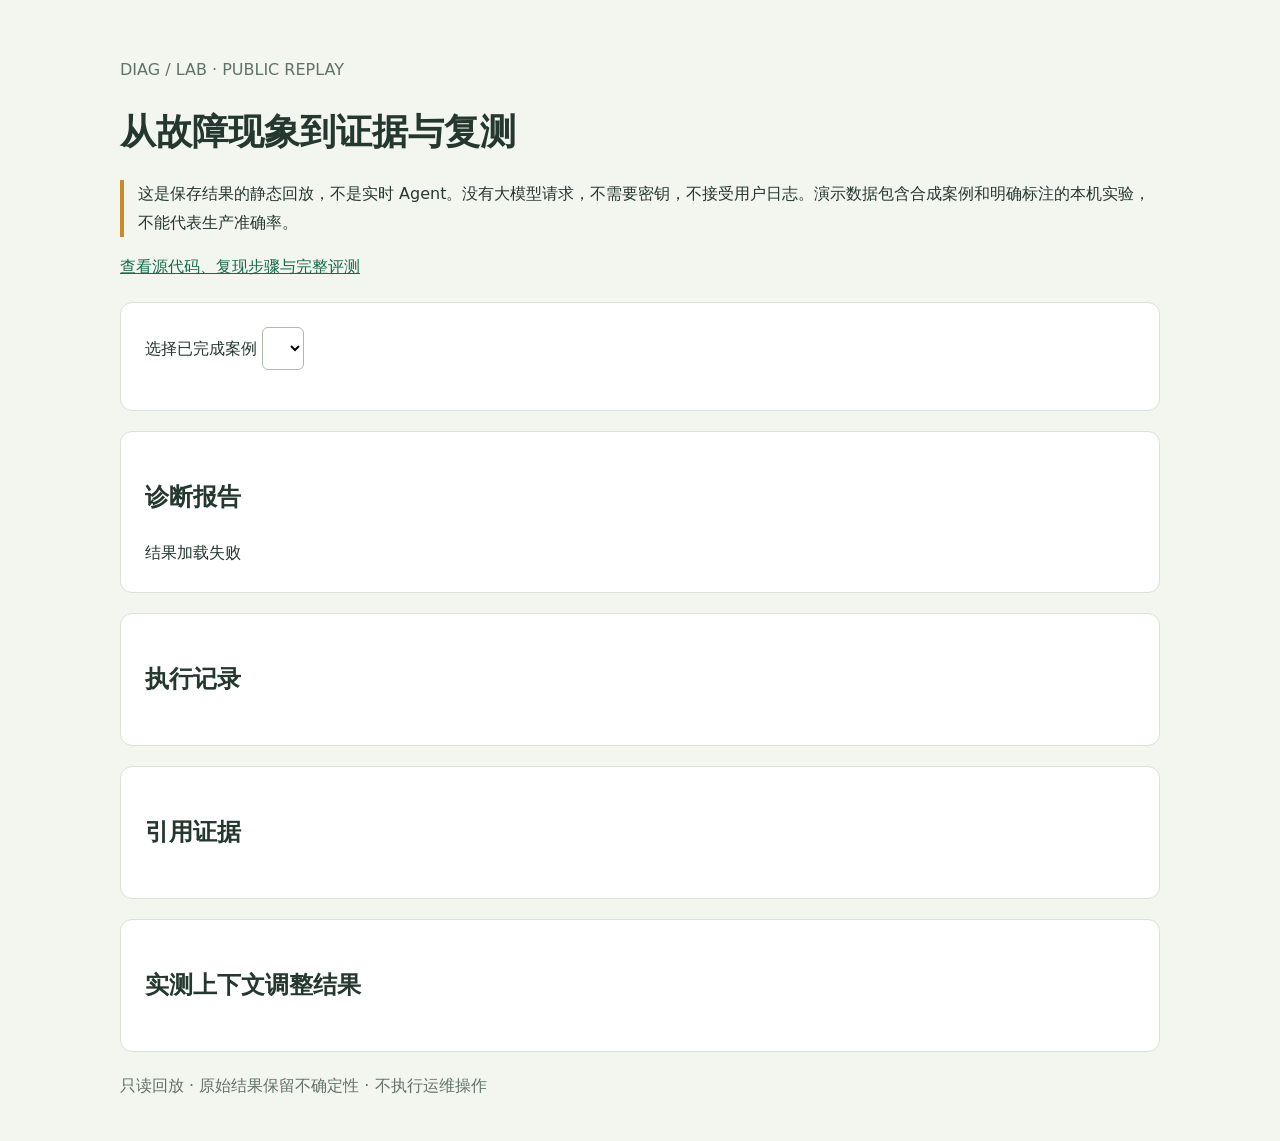
==== demo/index.html @ b97e3dd1 "Publish verified diagnosis platform snapshot" ====
<!doctype html>
<html lang="zh-CN"><head><meta charset="utf-8"><meta name="viewport" content="width=device-width,initial-scale=1"><title>诊断平台 · 实验回放</title>
<style>body{font:16px/1.8 system-ui,sans-serif;color:#24382f;background:#f3f5ef;margin:0}main{max-width:1040px;margin:auto;padding:40px 24px}h1{font-size:36px;line-height:1.3}section{background:white;border:1px solid #d9e0d4;border-radius:12px;padding:24px;margin:20px 0}a{color:#176b4b}button,select{font:inherit;padding:10px;border:1px solid #afbaae;border-radius:6px;background:white}pre{white-space:pre-wrap;overflow-wrap:anywhere;background:#f3f5ef;padding:14px}details{margin:10px 0}.notice{border-left:4px solid #cb8a28;padding-left:14px}.muted{color:#607368}</style></head>
<body><main><p class="muted">DIAG / LAB · PUBLIC REPLAY</p><h1>从故障现象到证据与复测</h1>
<p class="notice">这是保存结果的静态回放，不是实时 Agent。没有大模型请求，不需要密钥，不接受用户日志。演示数据包含合成案例和明确标注的本机实验，不能代表生产准确率。</p>
<a href="https://github.com/lzj-23/llm-agent-diagnosis-platform">查看源代码、复现步骤与完整评测</a>
<section><label for="case">选择已完成案例 </label><select id="case"></select><p id="kind"></p></section>
<section><h2>诊断报告</h2><div id="report">正在载入…</div></section>
<section><h2>执行记录</h2><div id="trace"></div></section>
<section><h2>引用证据</h2><div id="evidence"></div></section>
<section><h2>实测上下文调整结果</h2><div id="retest"></div></section>
<footer class="muted">只读回放 · 原始结果保留不确定性 · 不执行运维操作</footer></main><script src="app.js"></script></body></html>
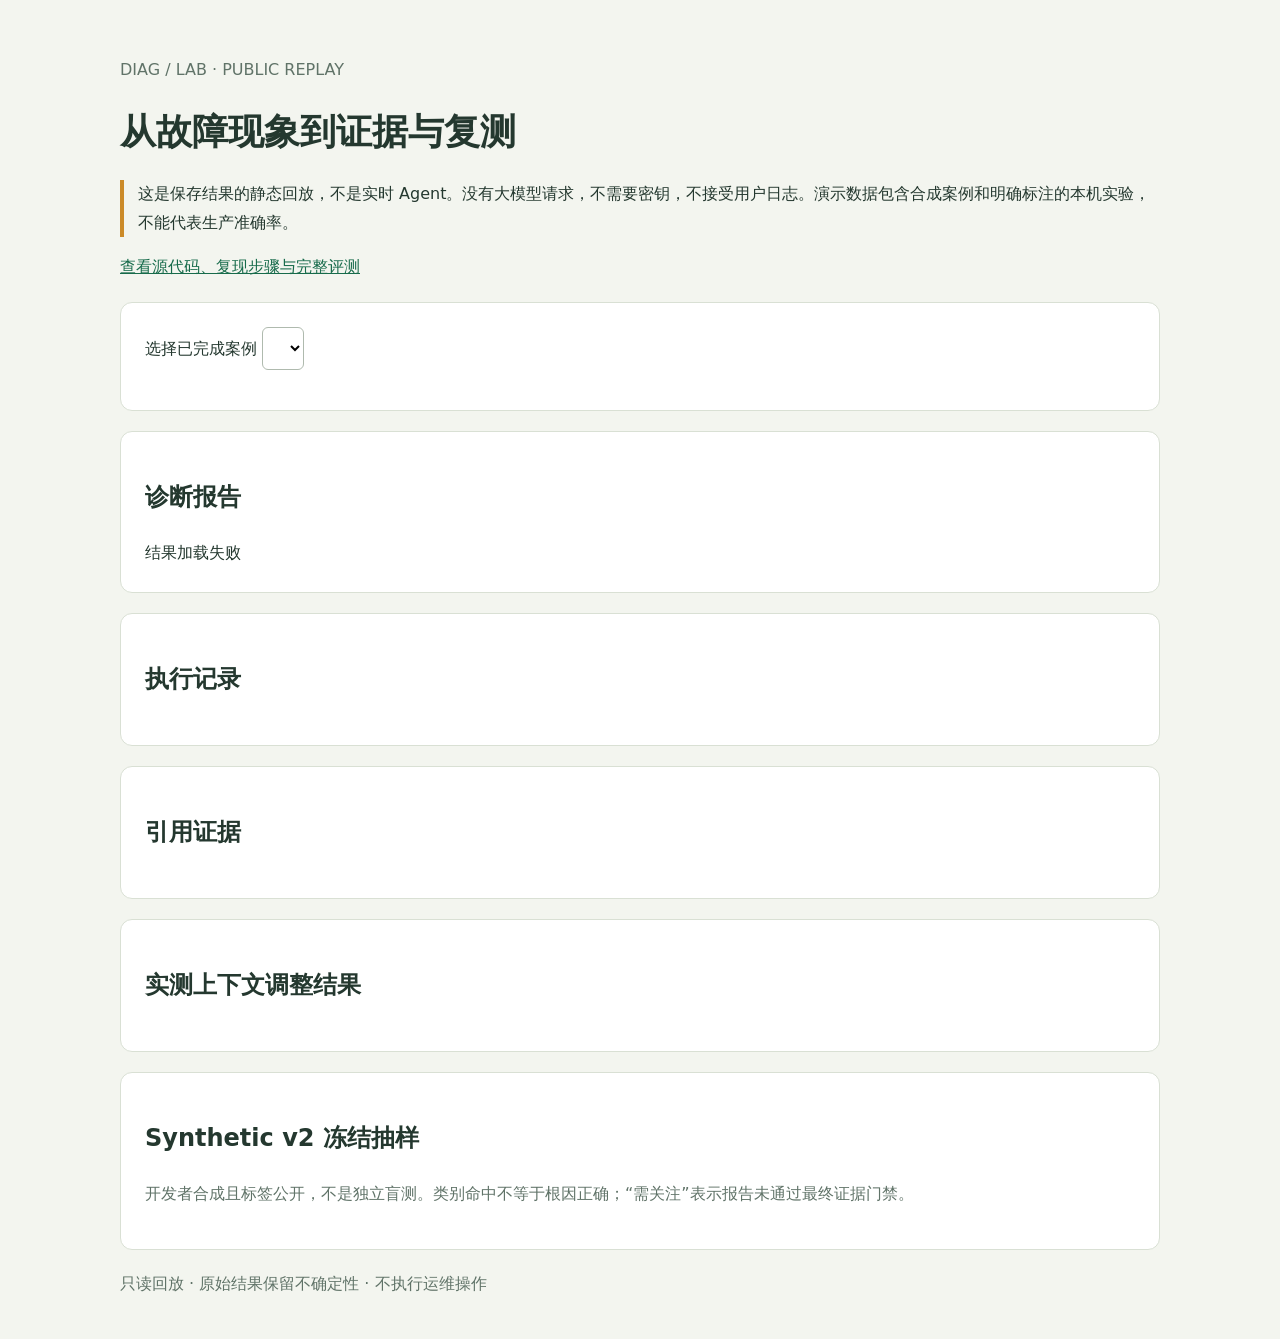
==== commit 12ebdce8: "Show synthetic evaluation in public replay" ====
--- a/demo/index.html
+++ b/demo/index.html
@@ -1,7 +1,7 @@
 <!doctype html>
 <html lang="zh-CN"><head><meta charset="utf-8"><meta name="viewport" content="width=device-width,initial-scale=1"><title>诊断平台 · 实验回放</title>
 <style>body{font:16px/1.8 system-ui,sans-serif;color:#24382f;background:#f3f5ef;margin:0}main{max-width:1040px;margin:auto;padding:40px 24px}h1{font-size:36px;line-height:1.3}section{background:white;border:1px solid #d9e0d4;border-radius:12px;padding:24px;margin:20px 0}a{color:#176b4b}button,select{font:inherit;padding:10px;border:1px solid #afbaae;border-radius:6px;background:white}pre{white-space:pre-wrap;overflow-wrap:anywhere;background:#f3f5ef;padding:14px}details{margin:10px 0}.notice{border-left:4px solid #cb8a28;padding-left:14px}.muted{color:#607368}</style></head>
-<body><main><p class="muted">DIAG / LAB · PUBLIC REPLAY</p><h1>从故障现象到证据与复测</h1>
+<body><style>table{width:100%;border-collapse:collapse;table-layout:fixed;font-size:14px}th,td{text-align:left;vertical-align:top;padding:10px;border-bottom:1px solid #d9e0d4;overflow-wrap:anywhere}th:first-child{width:48%}</style><main><p class="muted">DIAG / LAB · PUBLIC REPLAY</p><h1>从故障现象到证据与复测</h1>
 <p class="notice">这是保存结果的静态回放，不是实时 Agent。没有大模型请求，不需要密钥，不接受用户日志。演示数据包含合成案例和明确标注的本机实验，不能代表生产准确率。</p>
 <a href="https://github.com/lzj-23/llm-agent-diagnosis-platform">查看源代码、复现步骤与完整评测</a>
 <section><label for="case">选择已完成案例 </label><select id="case"></select><p id="kind"></p></section>
@@ -9,4 +9,5 @@
 <section><h2>执行记录</h2><div id="trace"></div></section>
 <section><h2>引用证据</h2><div id="evidence"></div></section>
 <section><h2>实测上下文调整结果</h2><div id="retest"></div></section>
+<section><h2>Synthetic v2 冻结抽样</h2><p class="muted">开发者合成且标签公开，不是独立盲测。类别命中不等于根因正确；“需关注”表示报告未通过最终证据门禁。</p><div id="synthetic"></div></section>
 <footer class="muted">只读回放 · 原始结果保留不确定性 · 不执行运维操作</footer></main><script src="app.js"></script></body></html>
